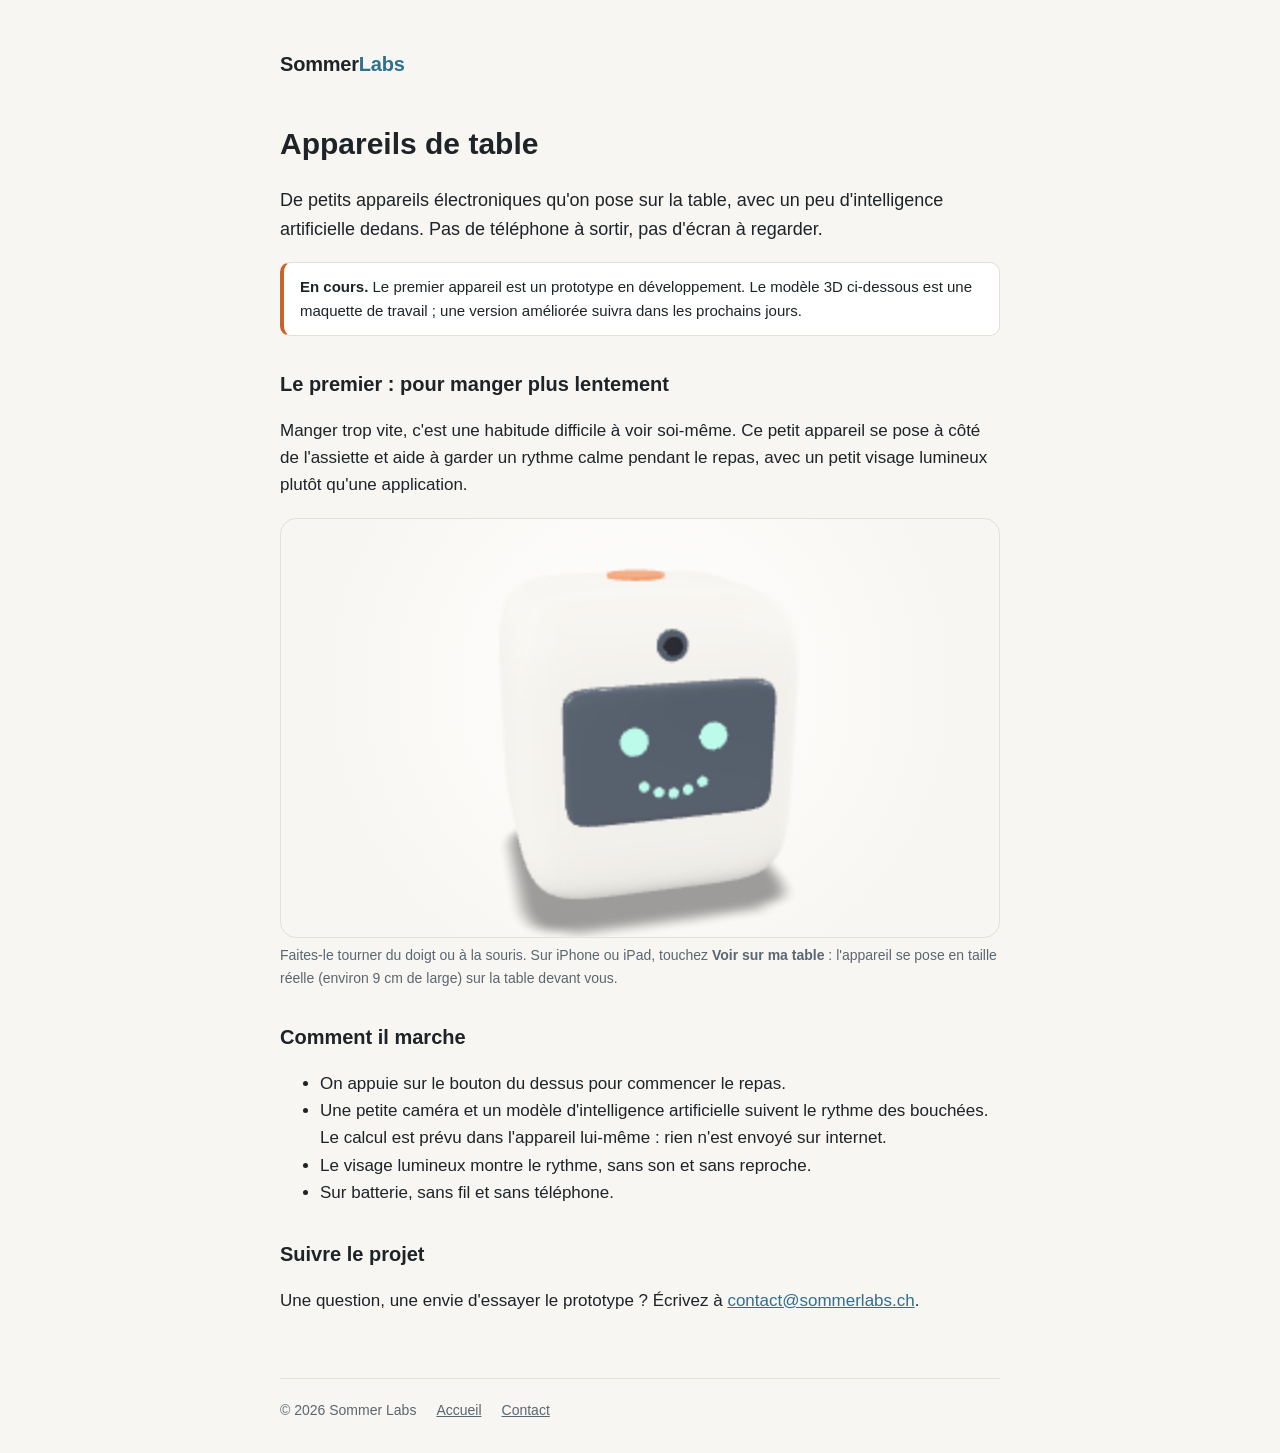
==== appareils/index.html @ 09b652d1 "Site : accueil plus pro, page Sommets illustrée, page des appareils de table avec modèle 3D et réali" ====
<!doctype html>
<html lang="fr">
<head>
  <meta charset="utf-8">
  <meta name="viewport" content="width=device-width, initial-scale=1">
  <title>Appareils de table — Sommer Labs</title>
  <meta name="description" content="Les appareils de table de Sommer Labs : de petits objets électroniques avec de l'intelligence artificielle, posés sur la table, sans téléphone.">
  <link rel="stylesheet" href="../style.css">
  <script type="module" src="../assets/model-viewer.min.js"></script>
</head>
<body>
  <div class="page texte">
    <header><a class="logo" href="../">Sommer<span>Labs</span></a></header>

    <h1>Appareils de table</h1>
    <p class="intro">De petits appareils électroniques qu'on pose sur la table, avec un peu d'intelligence artificielle dedans. Pas de téléphone à sortir, pas d'écran à regarder.</p>

    <p class="en-cours"><strong>En cours.</strong> Le premier appareil est un prototype en développement. Le modèle 3D ci-dessous est une maquette de travail ; une version améliorée suivra dans les prochains jours.</p>

    <h2>Le premier : pour manger plus lentement</h2>
    <p>Manger trop vite, c'est une habitude difficile à voir soi-même. Ce petit appareil se pose à côté de l'assiette et aide à garder un rythme calme pendant le repas, avec un petit visage lumineux plutôt qu'une application.</p>

    <figure class="modele">
      <model-viewer
        src="modeles/appareil.glb"
        ios-src="modeles/appareil.usdz"
        alt="Maquette 3D de l'appareil de table : un petit boîtier clair aux coins arrondis, un visage en lumières vertes sur une face sombre, un bouton orange sur le dessus"
        camera-controls
        auto-rotate
        auto-rotate-delay="1500"
        rotation-per-second="18deg"
        camera-orbit="25deg 72deg 110%"
        shadow-intensity="1"
        shadow-softness="0.8"
        exposure="1.05"
        environment-image="neutral"
        ar
        ar-modes="quick-look webxr scene-viewer"
        ar-scale="fixed"
        ar-placement="floor"
        interaction-prompt="none">
        <button slot="ar-button" class="bouton-ar">Voir sur ma table</button>
      </model-viewer>
      <figcaption>Faites-le tourner du doigt ou à la souris. Sur iPhone ou iPad, touchez <strong>Voir sur ma table</strong> : l'appareil se pose en taille réelle (environ 9 cm de large) sur la table devant vous.</figcaption>
    </figure>

    <h2>Comment il marche</h2>
    <ul>
      <li>On appuie sur le bouton du dessus pour commencer le repas.</li>
      <li>Une petite caméra et un modèle d'intelligence artificielle suivent le rythme des bouchées. Le calcul est prévu dans l'appareil lui-même : rien n'est envoyé sur internet.</li>
      <li>Le visage lumineux montre le rythme, sans son et sans reproche.</li>
      <li>Sur batterie, sans fil et sans téléphone.</li>
    </ul>

    <h2>Suivre le projet</h2>
    <p>Une question, une envie d'essayer le prototype ? Écrivez à <a href="mailto:contact@sommerlabs.ch">contact@sommerlabs.ch</a>.</p>

    <footer>
      <span>© 2026 Sommer Labs</span>
      <a href="../">Accueil</a>
      <a href="mailto:contact@sommerlabs.ch">Contact</a>
    </footer>
  </div>
</body>
</html>
---- style.css ----
:root {
  --fond: #f7f6f2;
  --texte: #1d2327;
  --doux: #5b6670;
  --carte: #ffffff;
  --bord: #e2e0d8;
  --accent: #2f6f8f;
}
@media (prefers-color-scheme: dark) {
  :root {
    --fond: #121619;
    --texte: #e8eaec;
    --doux: #9aa5ae;
    --carte: #1b2125;
    --bord: #2a3238;
    --accent: #7fb8d4;
  }
}
* { box-sizing: border-box; }
body {
  margin: 0;
  background: var(--fond);
  color: var(--texte);
  font: 17px/1.6 -apple-system, BlinkMacSystemFont, "Segoe UI", Roboto, sans-serif;
}
.page { max-width: 760px; margin: 0 auto; padding: 48px 20px 32px; }
header .logo { font-weight: 700; font-size: 20px; letter-spacing: -0.01em; color: var(--texte); text-decoration: none; }
header .logo span { color: var(--accent); }
.hero { margin: 56px 0 40px; }
.hero h1 { font-size: 34px; line-height: 1.2; margin: 0 0 12px; letter-spacing: -0.02em; }
.hero p { color: var(--doux); margin: 0; max-width: 34em; }
h2 { font-size: 15px; text-transform: uppercase; letter-spacing: 0.08em; color: var(--doux); margin: 40px 0 16px; }
.app {
  display: flex; gap: 18px; align-items: flex-start;
  background: var(--carte); border: 1px solid var(--bord); border-radius: 16px;
  padding: 18px; text-decoration: none; color: inherit;
}
.app + .app { margin-top: 12px; }
.app:hover { border-color: var(--accent); }
.icone {
  flex: none; width: 64px; height: 64px; border-radius: 15px;
  background: linear-gradient(160deg, #8fc3dc 0%, #2f6f8f 100%);
  display: grid; place-items: end center; overflow: hidden;
}
.icone svg { width: 64px; height: 40px; }
.app h3 { margin: 0; font-size: 18px; }
.app p { margin: 2px 0 0; color: var(--doux); font-size: 15px; }
.badge { display: inline-block; font-size: 12px; padding: 1px 8px; border-radius: 99px; border: 1px solid var(--bord); color: var(--doux); margin-left: 6px; vertical-align: 2px; }
.texte h1 { font-size: 30px; margin: 40px 0 8px; }
.texte h2 { text-transform: none; letter-spacing: 0; font-size: 20px; color: var(--texte); margin: 32px 0 8px; }
.texte p, .texte li { color: var(--texte); }
a { color: var(--accent); }
footer { margin-top: 64px; padding-top: 20px; border-top: 1px solid var(--bord); color: var(--doux); font-size: 14px; display: flex; flex-wrap: wrap; gap: 8px 20px; }
footer a { color: var(--doux); }

/* Pages produits : icône, note « en cours », images, modèle 3D */
.icone img { width: 64px; height: 64px; display: block; }
.icone.photo { background: none; }
.icone.appareil { background: linear-gradient(160deg, #f3efe6 0%, #d9d2c3 100%); place-items: center; }
.icone.appareil img { width: 60px; height: 60px; object-fit: contain; }
.entete { display: flex; align-items: center; gap: 16px; margin: 40px 0 8px; }
.entete img { width: 72px; height: 72px; border-radius: 17px; flex: none; }
.entete h1 { margin: 0; }
.intro { font-size: 18px; }
.en-cours {
  background: var(--carte); border: 1px solid var(--bord); border-left: 4px solid #c8642b;
  border-radius: 10px; padding: 12px 16px; font-size: 15px;
}
.vitrine { display: grid; grid-template-columns: 220px 1fr; gap: 28px; align-items: start; margin: 24px 0; }
.vitrine .ecran { width: 100%; height: auto; border-radius: 26px; border: 6px solid #1d2327; display: block; }
.vitrine ul { margin: 0; padding-left: 20px; }
.vitrine li + li { margin-top: 8px; }
.galerie { display: grid; grid-template-columns: repeat(3, 1fr); gap: 12px; margin: 12px 0 0; }
.galerie figure { margin: 0; }
.galerie img { width: 100%; aspect-ratio: 3 / 2; object-fit: cover; border-radius: 10px; display: block; border: 1px solid var(--bord); }
.galerie figcaption, .modele figcaption { font-size: 14px; color: var(--doux); margin-top: 6px; }
.modele { margin: 20px 0 0; }
.modele model-viewer {
  width: 100%; height: 420px; display: block;
  background: radial-gradient(circle at 50% 40%, var(--carte) 0%, var(--fond) 75%);
  border: 1px solid var(--bord); border-radius: 16px;
  --poster-color: transparent;
}
.bouton-ar {
  position: absolute; left: 50%; bottom: 16px; transform: translateX(-50%);
  background: var(--accent); color: #fff; border: 0; border-radius: 99px;
  padding: 10px 20px; font: 600 15px/1 -apple-system, BlinkMacSystemFont, "Segoe UI", Roboto, sans-serif;
  cursor: pointer;
}
@media (prefers-color-scheme: dark) { .bouton-ar { color: #121619; } }
@media (max-width: 560px) {
  .hero h1 { font-size: 28px; }
  .vitrine { grid-template-columns: 1fr; }
  .vitrine .ecran { max-width: 220px; margin: 0 auto; }
  .modele model-viewer { height: 340px; }
}
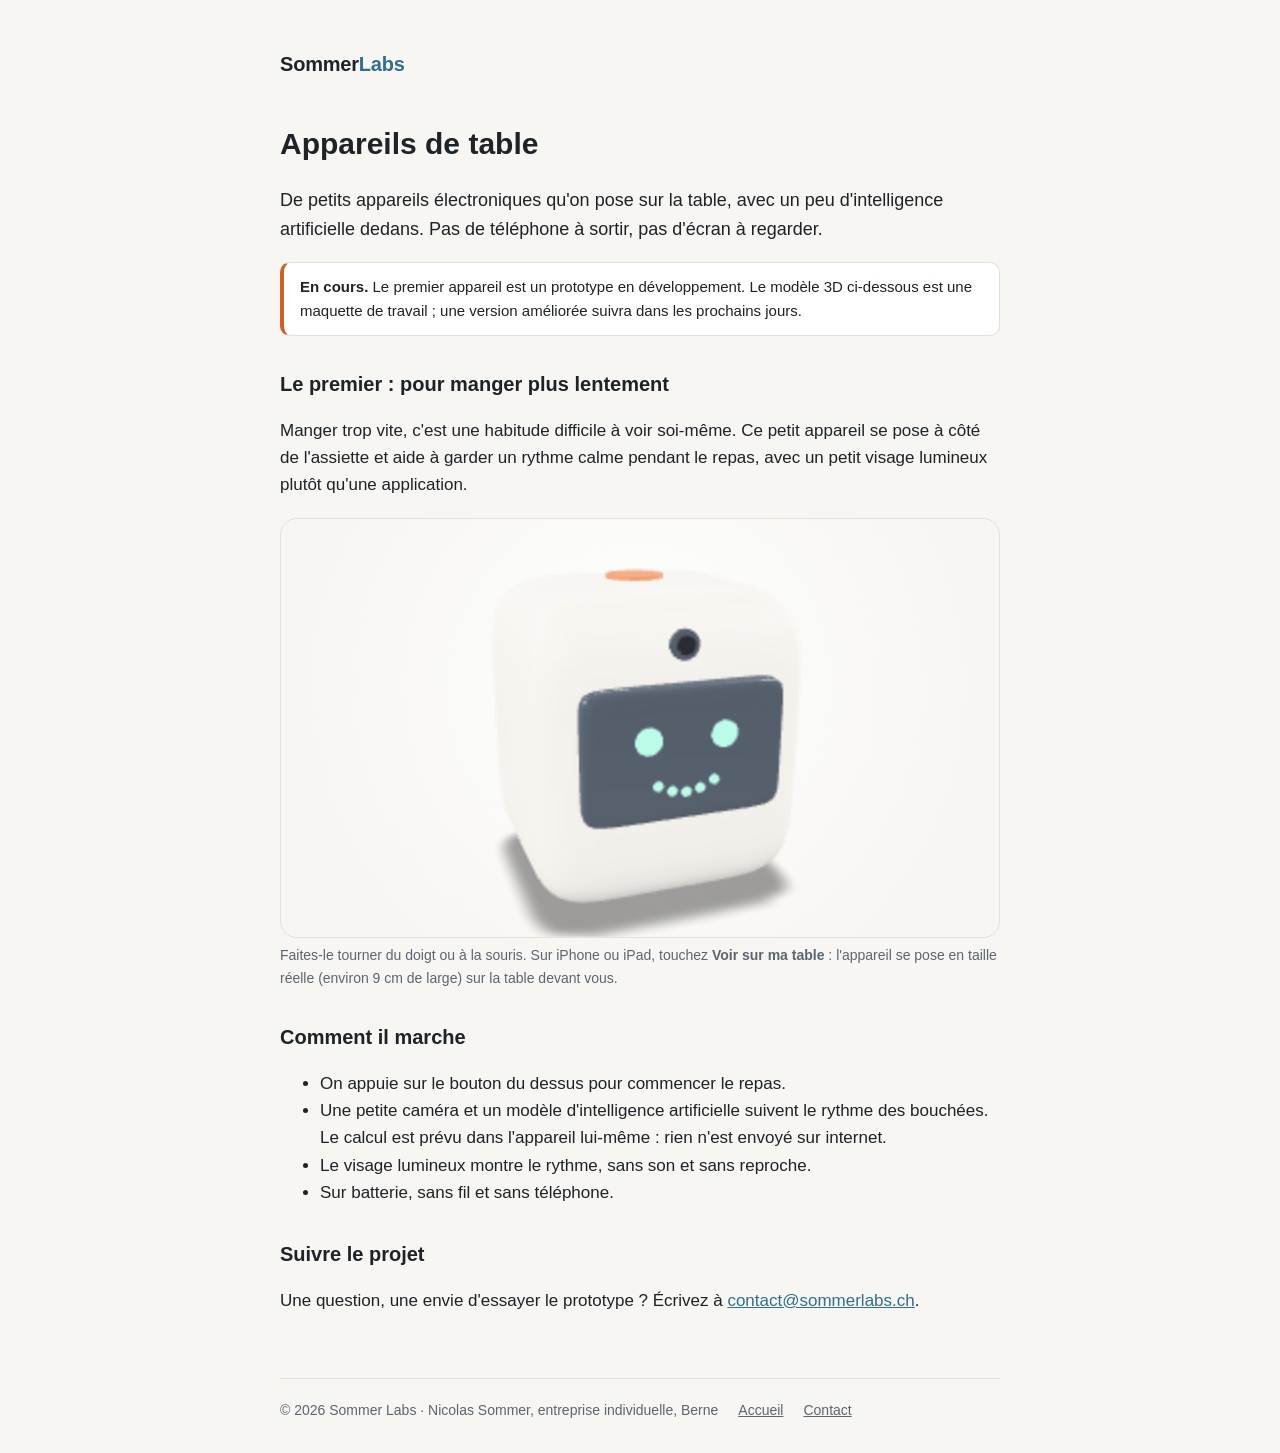
==== commit f9f778e1: "Site : l'app s'appelle Perspective (nom provisoire), pied de page avec le nom de l'entreprise indivi" ====
--- a/appareils/index.html
+++ b/appareils/index.html
@@ -56,7 +56,7 @@
     <p>Une question, une envie d'essayer le prototype ? Écrivez à <a href="mailto:contact@sommerlabs.ch">contact@sommerlabs.ch</a>.</p>
 
     <footer>
-      <span>© 2026 Sommer Labs</span>
+      <span>© 2026 Sommer Labs · Nicolas Sommer, entreprise individuelle, Berne</span>
       <a href="../">Accueil</a>
       <a href="mailto:contact@sommerlabs.ch">Contact</a>
     </footer>
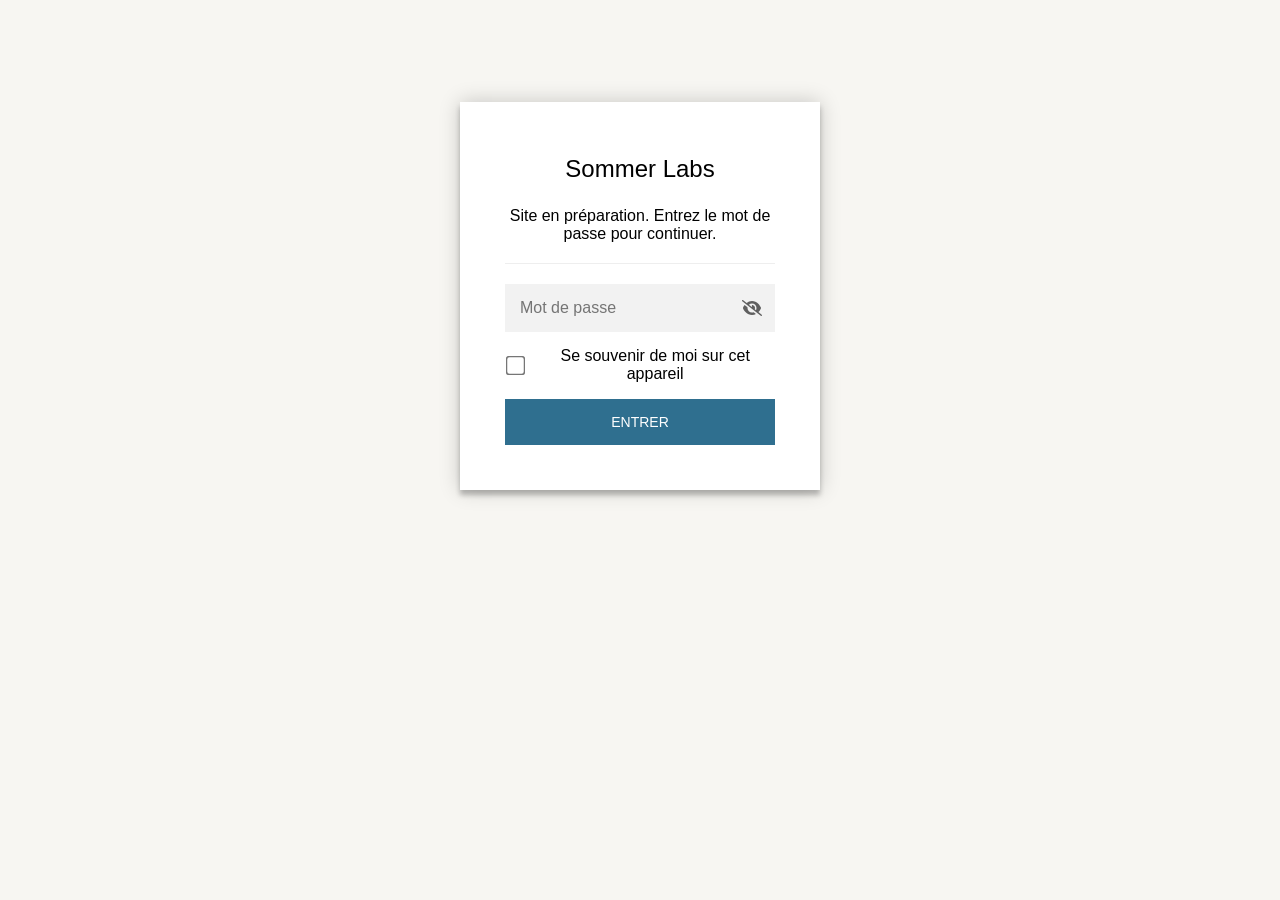
==== commit eeb44f3d: "Site : mot de passe provisoire (StatiCrypt) en attendant l'ouverture publique Les pages sont chiffré" ====
--- a/appareils/index.html
+++ b/appareils/index.html
@@ -1,65 +1,892 @@
-<!doctype html>
-<html lang="fr">
-<head>
-  <meta charset="utf-8">
-  <meta name="viewport" content="width=device-width, initial-scale=1">
-  <title>Appareils de table — Sommer Labs</title>
-  <meta name="description" content="Les appareils de table de Sommer Labs : de petits objets électroniques avec de l'intelligence artificielle, posés sur la table, sans téléphone.">
-  <link rel="stylesheet" href="../style.css">
-  <script type="module" src="../assets/model-viewer.min.js"></script>
-</head>
-<body>
-  <div class="page texte">
-    <header><a class="logo" href="../">Sommer<span>Labs</span></a></header>
-
-    <h1>Appareils de table</h1>
-    <p class="intro">De petits appareils électroniques qu'on pose sur la table, avec un peu d'intelligence artificielle dedans. Pas de téléphone à sortir, pas d'écran à regarder.</p>
-
-    <p class="en-cours"><strong>En cours.</strong> Le premier appareil est un prototype en développement. Le modèle 3D ci-dessous est une maquette de travail ; une version améliorée suivra dans les prochains jours.</p>
-
-    <h2>Le premier : pour manger plus lentement</h2>
-    <p>Manger trop vite, c'est une habitude difficile à voir soi-même. Ce petit appareil se pose à côté de l'assiette et aide à garder un rythme calme pendant le repas, avec un petit visage lumineux plutôt qu'une application.</p>
-
-    <figure class="modele">
-      <model-viewer
-        src="modeles/appareil.glb"
-        ios-src="modeles/appareil.usdz"
-        alt="Maquette 3D de l'appareil de table : un petit boîtier clair aux coins arrondis, un visage en lumières vertes sur une face sombre, un bouton orange sur le dessus"
-        camera-controls
-        auto-rotate
-        auto-rotate-delay="1500"
-        rotation-per-second="18deg"
-        camera-orbit="25deg 72deg 110%"
-        shadow-intensity="1"
-        shadow-softness="0.8"
-        exposure="1.05"
-        environment-image="neutral"
-        ar
-        ar-modes="quick-look webxr scene-viewer"
-        ar-scale="fixed"
-        ar-placement="floor"
-        interaction-prompt="none">
-        <button slot="ar-button" class="bouton-ar">Voir sur ma table</button>
-      </model-viewer>
-      <figcaption>Faites-le tourner du doigt ou à la souris. Sur iPhone ou iPad, touchez <strong>Voir sur ma table</strong> : l'appareil se pose en taille réelle (environ 9 cm de large) sur la table devant vous.</figcaption>
-    </figure>
-
-    <h2>Comment il marche</h2>
-    <ul>
-      <li>On appuie sur le bouton du dessus pour commencer le repas.</li>
-      <li>Une petite caméra et un modèle d'intelligence artificielle suivent le rythme des bouchées. Le calcul est prévu dans l'appareil lui-même : rien n'est envoyé sur internet.</li>
-      <li>Le visage lumineux montre le rythme, sans son et sans reproche.</li>
-      <li>Sur batterie, sans fil et sans téléphone.</li>
-    </ul>
-
-    <h2>Suivre le projet</h2>
-    <p>Une question, une envie d'essayer le prototype ? Écrivez à <a href="mailto:contact@sommerlabs.ch">contact@sommerlabs.ch</a>.</p>
-
-    <footer>
-      <span>© 2026 Sommer Labs · Nicolas Sommer, entreprise individuelle, Berne</span>
-      <a href="../">Accueil</a>
-      <a href="mailto:contact@sommerlabs.ch">Contact</a>
-    </footer>
-  </div>
-</body>
+<!DOCTYPE html>
+<html class="staticrypt-html">
+    <head>
+        <meta charset="utf-8" />
+        <title>Sommer Labs</title>
+        <meta name="viewport" content="width=device-width, initial-scale=1" />
+
+        <!-- do not cache this page -->
+        <meta http-equiv="cache-control" content="max-age=0" />
+        <meta http-equiv="cache-control" content="no-cache" />
+        <meta http-equiv="expires" content="0" />
+        <meta http-equiv="expires" content="Tue, 01 Jan 1980 1:00:00 GMT" />
+        <meta http-equiv="pragma" content="no-cache" />
+
+        <style>
+            .staticrypt-hr {
+                margin-top: 20px;
+                margin-bottom: 20px;
+                border: 0;
+                border-top: 1px solid #eee;
+            }
+
+            .staticrypt-page {
+                width: 360px;
+                padding: 8% 0 0;
+                margin: auto;
+                box-sizing: border-box;
+            }
+
+            .staticrypt-form {
+                position: relative;
+                z-index: 1;
+                background: #ffffff;
+                max-width: 360px;
+                margin: 0 auto 100px;
+                padding: 45px;
+                text-align: center;
+                box-shadow: 0 0 20px 0 rgba(0, 0, 0, 0.2), 0 5px 5px 0 rgba(0, 0, 0, 0.24);
+            }
+
+            .staticrypt-form input[type="password"],
+            input[type="text"] {
+                background: inherit;
+                border: 0;
+                box-sizing: border-box; /* This ensures padding is included in the total width */
+                font-size: 14px;
+                outline: 0;
+                padding: 15px 30px 15px 15px; /* Adjust the padding to ensure there is space for the icon */
+                width: 100%;
+            }
+
+            .staticrypt-password-container {
+                position: relative;
+                outline: 0;
+                background: #f2f2f2;
+                width: 100%;
+                border: 0;
+                margin: 0 0 15px;
+                box-sizing: border-box;
+            }
+
+            .staticrypt-toggle-password-visibility {
+                cursor: pointer;
+                height: 20px;
+                opacity: 60%;
+                padding: 13px;
+                position: absolute;
+                right: 0;
+                top: 50%;
+                transform: translateY(-50%);
+                width: 20px;
+            }
+
+            .staticrypt-form .staticrypt-decrypt-button {
+                text-transform: uppercase;
+                outline: 0;
+                background: #2f6f8f;
+                width: 100%;
+                border: 0;
+                padding: 15px;
+                color: #ffffff;
+                font-size: 14px;
+                cursor: pointer;
+            }
+
+            .staticrypt-form .staticrypt-decrypt-button:hover,
+            .staticrypt-form .staticrypt-decrypt-button:active,
+            .staticrypt-form .staticrypt-decrypt-button:focus {
+                background: #2f6f8f;
+                filter: brightness(92%);
+            }
+
+            .staticrypt-html {
+                height: 100%;
+            }
+
+            .staticrypt-body {
+                height: 100%;
+                margin: 0;
+            }
+
+            .staticrypt-content {
+                height: 100%;
+                margin-bottom: 1em;
+                background: #f7f6f2;
+                font-family: "Arial", sans-serif;
+                -webkit-font-smoothing: antialiased;
+                -moz-osx-font-smoothing: grayscale;
+            }
+
+            .staticrypt-instructions {
+                margin-top: -1em;
+                margin-bottom: 1em;
+            }
+
+            .staticrypt-title {
+                font-size: 1.5em;
+            }
+
+            label.staticrypt-remember {
+                display: flex;
+                align-items: center;
+                margin-bottom: 1em;
+            }
+
+            .staticrypt-remember input[type="checkbox"] {
+                transform: scale(1.5);
+                margin-right: 1em;
+            }
+
+            .hidden {
+                display: none !important;
+            }
+
+            .staticrypt-spinner-container {
+                height: 100%;
+                display: flex;
+                align-items: center;
+                justify-content: center;
+            }
+
+            .staticrypt-spinner {
+                display: inline-block;
+                width: 2rem;
+                height: 2rem;
+                vertical-align: text-bottom;
+                border: 0.25em solid gray;
+                border-right-color: transparent;
+                border-radius: 50%;
+                -webkit-animation: spinner-border 0.75s linear infinite;
+                animation: spinner-border 0.75s linear infinite;
+                animation-duration: 0.75s;
+                animation-timing-function: linear;
+                animation-delay: 0s;
+                animation-iteration-count: infinite;
+                animation-direction: normal;
+                animation-fill-mode: none;
+                animation-play-state: running;
+                animation-name: spinner-border;
+            }
+
+            @keyframes spinner-border {
+                100% {
+                    transform: rotate(360deg);
+                }
+            }
+
+            @media screen and (-webkit-min-device-pixel-ratio: 0) {
+                .staticrypt-form input[type="password"],
+                input[type="text"] {
+                    font-size: 16px;
+                }
+            }
+        </style>
+    </head>
+
+    <body class="staticrypt-body">
+        <div id="staticrypt_loading" class="staticrypt-spinner-container">
+            <div class="staticrypt-spinner"></div>
+        </div>
+
+        <div id="staticrypt_content" class="staticrypt-content hidden">
+            <div class="staticrypt-page">
+                <div class="staticrypt-form">
+                    <div class="staticrypt-instructions">
+                        <p class="staticrypt-title">Sommer Labs</p>
+                        <p>Site en préparation. Entrez le mot de passe pour continuer.</p>
+                    </div>
+
+                    <hr class="staticrypt-hr" />
+
+                    <form id="staticrypt-form" action="#" method="post">
+                        <div class="staticrypt-password-container">
+                            <input
+                                id="staticrypt-password"
+                                type="password"
+                                name="password"
+                                placeholder="Mot de passe"
+                                autofocus
+                            />
+
+                            <img
+                                class="staticrypt-toggle-password-visibility"
+                                alt="Show password"
+                                title="Show password"
+                                src="[data-uri]"
+                            />
+                        </div>
+
+                        <label id="staticrypt-remember-label" class="staticrypt-remember hidden">
+                            <input id="staticrypt-remember" type="checkbox" name="remember" />
+                            Se souvenir de moi sur cet appareil
+                        </label>
+
+                        <input type="submit" class="staticrypt-decrypt-button" value="Entrer" />
+                    </form>
+                </div>
+            </div>
+        </div>
+
+        <script>
+            // these variables will be filled when generating the file - the template format is 'variable_name'
+            const staticryptInitiator = ((function(){
+  const exports = {};
+  const cryptoEngine = ((function(){
+  const exports = {};
+  const { subtle } = crypto;
+
+const IV_BITS = 16 * 8;
+const HEX_BITS = 4;
+const ENCRYPTION_ALGO = "AES-CBC";
+
+/**
+ * Translates between utf8 encoded hexadecimal strings
+ * and Uint8Array bytes.
+ */
+const HexEncoder = {
+    /**
+     * hex string -> bytes
+     * @param {string} hexString
+     * @returns {Uint8Array}
+     */
+    parse: function (hexString) {
+        if (hexString.length % 2 !== 0) throw "Invalid hexString";
+        const arrayBuffer = new Uint8Array(hexString.length / 2);
+
+        for (let i = 0; i < hexString.length; i += 2) {
+            const byteValue = parseInt(hexString.substring(i, i + 2), 16);
+            if (isNaN(byteValue)) {
+                throw "Invalid hexString";
+            }
+            arrayBuffer[i / 2] = byteValue;
+        }
+        return arrayBuffer;
+    },
+
+    /**
+     * bytes -> hex string
+     * @param {Uint8Array} bytes
+     * @returns {string}
+     */
+    stringify: function (bytes) {
+        const hexBytes = [];
+
+        for (let i = 0; i < bytes.length; ++i) {
+            let byteString = bytes[i].toString(16);
+            if (byteString.length < 2) {
+                byteString = "0" + byteString;
+            }
+            hexBytes.push(byteString);
+        }
+        return hexBytes.join("");
+    },
+};
+
+/**
+ * Translates between utf8 strings and Uint8Array bytes.
+ */
+const UTF8Encoder = {
+    parse: function (str) {
+        return new TextEncoder().encode(str);
+    },
+
+    stringify: function (bytes) {
+        return new TextDecoder().decode(bytes);
+    },
+};
+
+/**
+ * Salt and encrypt a msg with a password.
+ */
+async function encrypt(msg, hashedPassword) {
+    // Must be 16 bytes, unpredictable, and preferably cryptographically random. However, it need not be secret.
+    // https://developer.mozilla.org/en-US/docs/Web/API/SubtleCrypto/encrypt#parameters
+    const iv = crypto.getRandomValues(new Uint8Array(IV_BITS / 8));
+
+    const key = await subtle.importKey("raw", HexEncoder.parse(hashedPassword), ENCRYPTION_ALGO, false, ["encrypt"]);
+
+    const encrypted = await subtle.encrypt(
+        {
+            name: ENCRYPTION_ALGO,
+            iv: iv,
+        },
+        key,
+        UTF8Encoder.parse(msg)
+    );
+
+    // iv will be 32 hex characters, we prepend it to the ciphertext for use in decryption
+    return HexEncoder.stringify(iv) + HexEncoder.stringify(new Uint8Array(encrypted));
+}
+exports.encrypt = encrypt;
+
+/**
+ * Decrypt a salted msg using a password.
+ *
+ * @param {string} encryptedMsg
+ * @param {string} hashedPassword
+ * @returns {Promise<string>}
+ */
+async function decrypt(encryptedMsg, hashedPassword) {
+    const ivLength = IV_BITS / HEX_BITS;
+    const iv = HexEncoder.parse(encryptedMsg.substring(0, ivLength));
+    const encrypted = encryptedMsg.substring(ivLength);
+
+    const key = await subtle.importKey("raw", HexEncoder.parse(hashedPassword), ENCRYPTION_ALGO, false, ["decrypt"]);
+
+    const outBuffer = await subtle.decrypt(
+        {
+            name: ENCRYPTION_ALGO,
+            iv: iv,
+        },
+        key,
+        HexEncoder.parse(encrypted)
+    );
+
+    return UTF8Encoder.stringify(new Uint8Array(outBuffer));
+}
+exports.decrypt = decrypt;
+
+/**
+ * Salt and hash the password so it can be stored in localStorage without opening a password reuse vulnerability.
+ *
+ * @param {string} password
+ * @param {string} salt
+ * @returns {Promise<string>}
+ */
+async function hashPassword(password, salt) {
+    // we hash the password in multiple steps, each adding more iterations. This is because we used to allow less
+    // iterations, so for backward compatibility reasons, we need to support going from that to more iterations.
+    let hashedPassword = await hashLegacyRound(password, salt);
+
+    hashedPassword = await hashSecondRound(hashedPassword, salt);
+
+    return hashThirdRound(hashedPassword, salt);
+}
+exports.hashPassword = hashPassword;
+
+/**
+ * This hashes the password with 1k iterations. This is a low number, we need this function to support backwards
+ * compatibility.
+ *
+ * @param {string} password
+ * @param {string} salt
+ * @returns {Promise<string>}
+ */
+function hashLegacyRound(password, salt) {
+    return pbkdf2(password, salt, 1000, "SHA-1");
+}
+exports.hashLegacyRound = hashLegacyRound;
+
+/**
+ * Add a second round of iterations. This is because we used to use 1k, so for backwards compatibility with
+ * remember-me/autodecrypt links, we need to support going from that to more iterations.
+ *
+ * @param hashedPassword
+ * @param salt
+ * @returns {Promise<string>}
+ */
+function hashSecondRound(hashedPassword, salt) {
+    return pbkdf2(hashedPassword, salt, 14000, "SHA-256");
+}
+exports.hashSecondRound = hashSecondRound;
+
+/**
+ * Add a third round of iterations to bring total number to 600k. This is because we used to use 1k, then 15k, so for
+ * backwards compatibility with remember-me/autodecrypt links, we need to support going from that to more iterations.
+ *
+ * @param hashedPassword
+ * @param salt
+ * @returns {Promise<string>}
+ */
+function hashThirdRound(hashedPassword, salt) {
+    return pbkdf2(hashedPassword, salt, 585000, "SHA-256");
+}
+exports.hashThirdRound = hashThirdRound;
+
+/**
+ * Salt and hash the password so it can be stored in localStorage without opening a password reuse vulnerability.
+ *
+ * @param {string} password
+ * @param {string} salt
+ * @param {int} iterations
+ * @param {string} hashAlgorithm
+ * @returns {Promise<string>}
+ */
+async function pbkdf2(password, salt, iterations, hashAlgorithm) {
+    const key = await subtle.importKey("raw", UTF8Encoder.parse(password), "PBKDF2", false, ["deriveBits"]);
+
+    const keyBytes = await subtle.deriveBits(
+        {
+            name: "PBKDF2",
+            hash: hashAlgorithm,
+            iterations,
+            salt: UTF8Encoder.parse(salt),
+        },
+        key,
+        256
+    );
+
+    return HexEncoder.stringify(new Uint8Array(keyBytes));
+}
+
+function generateRandomSalt() {
+    const bytes = crypto.getRandomValues(new Uint8Array(128 / 8));
+
+    return HexEncoder.stringify(new Uint8Array(bytes));
+}
+exports.generateRandomSalt = generateRandomSalt;
+
+async function signMessage(hashedPassword, message) {
+    const key = await subtle.importKey(
+        "raw",
+        HexEncoder.parse(hashedPassword),
+        {
+            name: "HMAC",
+            hash: "SHA-256",
+        },
+        false,
+        ["sign"]
+    );
+    const signature = await subtle.sign("HMAC", key, UTF8Encoder.parse(message));
+
+    return HexEncoder.stringify(new Uint8Array(signature));
+}
+exports.signMessage = signMessage;
+
+function getRandomAlphanum() {
+    const possibleCharacters = "abcdefghijklmnopqrstuvwxyzABCDEFGHIJKLMNOPQRSTUVWXYZ0123456789";
+
+    let byteArray;
+    let parsedInt;
+
+    // Keep generating new random bytes until we get a value that falls
+    // within a range that can be evenly divided by possibleCharacters.length
+    do {
+        byteArray = crypto.getRandomValues(new Uint8Array(1));
+        // extract the lowest byte to get an int from 0 to 255 (probably unnecessary, since we're only generating 1 byte)
+        parsedInt = byteArray[0] & 0xff;
+    } while (parsedInt >= 256 - (256 % possibleCharacters.length));
+
+    // Take the modulo of the parsed integer to get a random number between 0 and totalLength - 1
+    const randomIndex = parsedInt % possibleCharacters.length;
+
+    return possibleCharacters[randomIndex];
+}
+
+/**
+ * Generate a random string of a given length.
+ *
+ * @param {int} length
+ * @returns {string}
+ */
+function generateRandomString(length) {
+    let randomString = "";
+
+    for (let i = 0; i < length; i++) {
+        randomString += getRandomAlphanum();
+    }
+
+    return randomString;
+}
+exports.generateRandomString = generateRandomString;
+
+  return exports;
+})());
+const codec = ((function(){
+  const exports = {};
+  /**
+ * Initialize the codec with the provided cryptoEngine - this return functions to encode and decode messages.
+ *
+ * @param cryptoEngine - the engine to use for encryption / decryption
+ */
+function init(cryptoEngine) {
+    const exports = {};
+
+    /**
+     * Top-level function for encoding a message.
+     * Includes password hashing, encryption, and signing.
+     *
+     * @param {string} msg
+     * @param {string} password
+     * @param {string} salt
+     *
+     * @returns {string} The encoded text
+     */
+    async function encode(msg, password, salt) {
+        const hashedPassword = await cryptoEngine.hashPassword(password, salt);
+
+        const encrypted = await cryptoEngine.encrypt(msg, hashedPassword);
+
+        // we use the hashed password in the HMAC because this is effectively what will be used a password (so we can store
+        // it in localStorage safely, we don't use the clear text password)
+        const hmac = await cryptoEngine.signMessage(hashedPassword, encrypted);
+
+        return hmac + encrypted;
+    }
+    exports.encode = encode;
+
+    /**
+     * Encode using a password that has already been hashed. This is useful to encode multiple messages in a row, that way
+     * we don't need to hash the password multiple times.
+     *
+     * @param {string} msg
+     * @param {string} hashedPassword
+     *
+     * @returns {string} The encoded text
+     */
+    async function encodeWithHashedPassword(msg, hashedPassword) {
+        const encrypted = await cryptoEngine.encrypt(msg, hashedPassword);
+
+        // we use the hashed password in the HMAC because this is effectively what will be used a password (so we can store
+        // it in localStorage safely, we don't use the clear text password)
+        const hmac = await cryptoEngine.signMessage(hashedPassword, encrypted);
+
+        return hmac + encrypted;
+    }
+    exports.encodeWithHashedPassword = encodeWithHashedPassword;
+
+    /**
+     * Top-level function for decoding a message.
+     * Includes signature check and decryption.
+     *
+     * @param {string} signedMsg
+     * @param {string} hashedPassword
+     * @param {string} salt
+     * @param {int} backwardCompatibleAttempt
+     * @param {string} originalPassword
+     *
+     * @returns {Object} {success: true, decoded: string} | {success: false, message: string}
+     */
+    async function decode(signedMsg, hashedPassword, salt, backwardCompatibleAttempt = 0, originalPassword = "") {
+        const encryptedHMAC = signedMsg.substring(0, 64);
+        const encryptedMsg = signedMsg.substring(64);
+        const decryptedHMAC = await cryptoEngine.signMessage(hashedPassword, encryptedMsg);
+
+        if (decryptedHMAC !== encryptedHMAC) {
+            // we have been raising the number of iterations in the hashing algorithm multiple times, so to support the old
+            // remember-me/autodecrypt links we need to try bringing the old hashes up to speed.
+            originalPassword = originalPassword || hashedPassword;
+            if (backwardCompatibleAttempt === 0) {
+                const updatedHashedPassword = await cryptoEngine.hashThirdRound(originalPassword, salt);
+
+                return decode(signedMsg, updatedHashedPassword, salt, backwardCompatibleAttempt + 1, originalPassword);
+            }
+            if (backwardCompatibleAttempt === 1) {
+                let updatedHashedPassword = await cryptoEngine.hashSecondRound(originalPassword, salt);
+                updatedHashedPassword = await cryptoEngine.hashThirdRound(updatedHashedPassword, salt);
+
+                return decode(signedMsg, updatedHashedPassword, salt, backwardCompatibleAttempt + 1, originalPassword);
+            }
+
+            return { success: false, message: "Signature mismatch" };
+        }
+
+        return {
+            success: true,
+            decoded: await cryptoEngine.decrypt(encryptedMsg, hashedPassword),
+        };
+    }
+    exports.decode = decode;
+
+    return exports;
+}
+exports.init = init;
+
+  return exports;
+})());
+const decode = codec.init(cryptoEngine).decode;
+
+/**
+ * Initialize the staticrypt module, that exposes functions callbable by the password_template.
+ *
+ * @param {{
+ *  staticryptEncryptedMsgUniqueVariableName: string,
+ *  isRememberEnabled: boolean,
+ *  rememberDurationInDays: number,
+ *  staticryptSaltUniqueVariableName: string,
+ * }} staticryptConfig - object of data that is stored on the password_template at encryption time.
+ *
+ * @param {{
+ *  rememberExpirationKey: string,
+ *  rememberPassphraseKey: string,
+ *  replaceHtmlCallback: function,
+ *  clearLocalStorageCallback: function,
+ * }} templateConfig - object of data that can be configured by a custom password_template.
+ */
+function init(staticryptConfig, templateConfig) {
+    const exports = {};
+
+    /**
+     * Decrypt our encrypted page, replace the whole HTML.
+     *
+     * @param {string} hashedPassword
+     * @returns {Promise<boolean>}
+     */
+    async function decryptAndReplaceHtml(hashedPassword) {
+        const { staticryptEncryptedMsgUniqueVariableName, staticryptSaltUniqueVariableName } = staticryptConfig;
+        const { replaceHtmlCallback } = templateConfig;
+
+        const result = await decode(
+            staticryptEncryptedMsgUniqueVariableName,
+            hashedPassword,
+            staticryptSaltUniqueVariableName
+        );
+        if (!result.success) {
+            return false;
+        }
+        const plainHTML = result.decoded;
+
+        // if the user configured a callback call it, otherwise just replace the whole HTML
+        if (typeof replaceHtmlCallback === "function") {
+            replaceHtmlCallback(plainHTML);
+        } else {
+            document.write(plainHTML);
+            document.close();
+        }
+
+        return true;
+    }
+
+    /**
+     * Attempt to decrypt the page and replace the whole HTML.
+     *
+     * @param {string} password
+     * @param {boolean} isRememberChecked
+     *
+     * @returns {Promise<{isSuccessful: boolean, hashedPassword?: string}>} - we return an object, so that if we want to
+     *   expose more information in the future we can do it without breaking the password_template
+     */
+    async function handleDecryptionOfPage(password, isRememberChecked) {
+        const { staticryptSaltUniqueVariableName } = staticryptConfig;
+
+        // decrypt and replace the whole page
+        const hashedPassword = await cryptoEngine.hashPassword(password, staticryptSaltUniqueVariableName);
+        return handleDecryptionOfPageFromHash(hashedPassword, isRememberChecked);
+    }
+    exports.handleDecryptionOfPage = handleDecryptionOfPage;
+
+    async function handleDecryptionOfPageFromHash(hashedPassword, isRememberChecked) {
+        const { isRememberEnabled, rememberDurationInDays } = staticryptConfig;
+        const { rememberExpirationKey, rememberPassphraseKey } = templateConfig;
+
+        const isDecryptionSuccessful = await decryptAndReplaceHtml(hashedPassword);
+
+        if (!isDecryptionSuccessful) {
+            return {
+                isSuccessful: false,
+                hashedPassword,
+            };
+        }
+
+        // remember the hashedPassword and set its expiration if necessary
+        if (isRememberEnabled && isRememberChecked) {
+            window.localStorage.setItem(rememberPassphraseKey, hashedPassword);
+
+            // set the expiration if the duration isn't 0 (meaning no expiration)
+            if (rememberDurationInDays > 0) {
+                window.localStorage.setItem(
+                    rememberExpirationKey,
+                    (new Date().getTime() + rememberDurationInDays * 24 * 60 * 60 * 1000).toString()
+                );
+            }
+        }
+
+        return {
+            isSuccessful: true,
+            hashedPassword,
+        };
+    }
+    exports.handleDecryptionOfPageFromHash = handleDecryptionOfPageFromHash;
+
+    /**
+     * Clear localstorage from staticrypt related values
+     */
+    function clearLocalStorage() {
+        const { clearLocalStorageCallback, rememberExpirationKey, rememberPassphraseKey } = templateConfig;
+
+        if (typeof clearLocalStorageCallback === "function") {
+            clearLocalStorageCallback();
+        } else {
+            localStorage.removeItem(rememberPassphraseKey);
+            localStorage.removeItem(rememberExpirationKey);
+        }
+    }
+
+    async function handleDecryptOnLoad() {
+        let isSuccessful = await decryptOnLoadFromUrl();
+
+        if (!isSuccessful) {
+            isSuccessful = await decryptOnLoadFromRememberMe();
+        }
+
+        return { isSuccessful };
+    }
+    exports.handleDecryptOnLoad = handleDecryptOnLoad;
+
+    /**
+     * Clear storage if we are logging out
+     *
+     * @returns {boolean} - whether we logged out
+     */
+    function logoutIfNeeded() {
+        const logoutKey = "staticrypt_logout";
+
+        // handle logout through query param
+        const queryParams = new URLSearchParams(window.location.search);
+        if (queryParams.has(logoutKey)) {
+            clearLocalStorage();
+            return true;
+        }
+
+        // handle logout through URL fragment
+        const hash = window.location.hash.substring(1);
+        if (hash.includes(logoutKey)) {
+            clearLocalStorage();
+            return true;
+        }
+
+        return false;
+    }
+
+    /**
+     * To be called on load: check if we want to try to decrypt and replace the HTML with the decrypted content, and
+     * try to do it if needed.
+     *
+     * @returns {Promise<boolean>} true if we derypted and replaced the whole page, false otherwise
+     */
+    async function decryptOnLoadFromRememberMe() {
+        const { rememberDurationInDays } = staticryptConfig;
+        const { rememberExpirationKey, rememberPassphraseKey } = templateConfig;
+
+        // if we are login out, terminate
+        if (logoutIfNeeded()) {
+            return false;
+        }
+
+        // if there is expiration configured, check if we're not beyond the expiration
+        if (rememberDurationInDays && rememberDurationInDays > 0) {
+            const expiration = localStorage.getItem(rememberExpirationKey),
+                isExpired = expiration && new Date().getTime() > parseInt(expiration);
+
+            if (isExpired) {
+                clearLocalStorage();
+                return false;
+            }
+        }
+
+        const hashedPassword = localStorage.getItem(rememberPassphraseKey);
+
+        if (hashedPassword) {
+            // try to decrypt
+            const isDecryptionSuccessful = await decryptAndReplaceHtml(hashedPassword);
+
+            // if the decryption is unsuccessful the password might be wrong - silently clear the saved data and let
+            // the user fill the password form again
+            if (!isDecryptionSuccessful) {
+                clearLocalStorage();
+                return false;
+            }
+
+            return true;
+        }
+
+        return false;
+    }
+
+    async function decryptOnLoadFromUrl() {
+        const passwordKey = "staticrypt_pwd";
+        const rememberMeKey = "remember_me";
+
+        // try to get the password from the query param (for backward compatibility - we now want to avoid this method,
+        // since it sends the hashed password to the server which isn't needed)
+        const queryParams = new URLSearchParams(window.location.search);
+        const hashedPasswordQuery = queryParams.get(passwordKey);
+        const rememberMeQuery = queryParams.get(rememberMeKey);
+
+        const urlFragment = window.location.hash.substring(1);
+        // get the password from the url fragment
+        const hashedPasswordRegexMatch = urlFragment.match(new RegExp(passwordKey + "=([^&]*)"));
+        const hashedPasswordFragment = hashedPasswordRegexMatch ? hashedPasswordRegexMatch[1] : null;
+        const rememberMeFragment = urlFragment.includes(rememberMeKey);
+
+        const hashedPassword = hashedPasswordFragment || hashedPasswordQuery;
+        const rememberMe = rememberMeFragment || rememberMeQuery;
+
+        if (hashedPassword) {
+            return handleDecryptionOfPageFromHash(hashedPassword, rememberMe);
+        }
+
+        return false;
+    }
+
+    return exports;
+}
+exports.init = init;
+
+  return exports;
+})());
+            const templateError = "Mot de passe incorrect.",
+                templateToggleAltShow = "Show password",
+                templateToggleAltHide = "Hide password",
+                isRememberEnabled = true,
+                staticryptConfig = {"staticryptEncryptedMsgUniqueVariableName":"[base64]","isRememberEnabled":true,"rememberDurationInDays":30,"staticryptSaltUniqueVariableName":"d0da7a855bfd53be9549eb1515b3e5ab"};
+
+            // you can edit these values to customize some of the behavior of StatiCrypt
+            const templateConfig = {
+                rememberExpirationKey: "staticrypt_expiration",
+                rememberPassphraseKey: "staticrypt_passphrase",
+                replaceHtmlCallback: null,
+                clearLocalStorageCallback: null,
+            };
+
+            // init the staticrypt engine
+            const staticrypt = staticryptInitiator.init(staticryptConfig, templateConfig);
+
+            // try to automatically decrypt on load if there is a saved password
+            window.onload = async function () {
+                const { isSuccessful } = await staticrypt.handleDecryptOnLoad();
+
+                // if we didn't decrypt anything on load, show the password prompt. Otherwise the content has already been
+                // replaced, no need to do anything
+                if (!isSuccessful) {
+                    // hide loading screen
+                    document.getElementById("staticrypt_loading").classList.add("hidden");
+                    document.getElementById("staticrypt_content").classList.remove("hidden");
+                    document.getElementById("staticrypt-password").focus();
+
+                    // show the remember me checkbox
+                    if (isRememberEnabled) {
+                        document.getElementById("staticrypt-remember-label").classList.remove("hidden");
+                    }
+                }
+            };
+
+            // toggle password visibility
+            const toggleIcon = document.querySelector(".staticrypt-toggle-password-visibility");
+            // these two icons are coming from FontAwesome
+            const imgSrcEyeClosed =
+                "[data-uri]";
+            const imgSrcEyeOpened =
+                "[data-uri]";
+            toggleIcon.addEventListener("click", function () {
+                const passwordInput = document.getElementById("staticrypt-password");
+                if (passwordInput.type === "password") {
+                    passwordInput.type = "text";
+                    toggleIcon.src = imgSrcEyeOpened;
+                    toggleIcon.alt = templateToggleAltHide;
+                    toggleIcon.title = templateToggleAltHide;
+                } else {
+                    passwordInput.type = "password";
+                    toggleIcon.src = imgSrcEyeClosed;
+                    toggleIcon.alt = templateToggleAltShow;
+                    toggleIcon.title = templateToggleAltShow;
+                }
+            });
+
+            // handle password form submission
+            document.getElementById("staticrypt-form").addEventListener("submit", async function (e) {
+                e.preventDefault();
+
+                const password = document.getElementById("staticrypt-password").value,
+                    isRememberChecked = document.getElementById("staticrypt-remember").checked;
+
+                const { isSuccessful } = await staticrypt.handleDecryptionOfPage(password, isRememberChecked);
+
+                if (!isSuccessful) {
+                    alert(templateError);
+                }
+            });
+        </script>
+    </body>
 </html>
